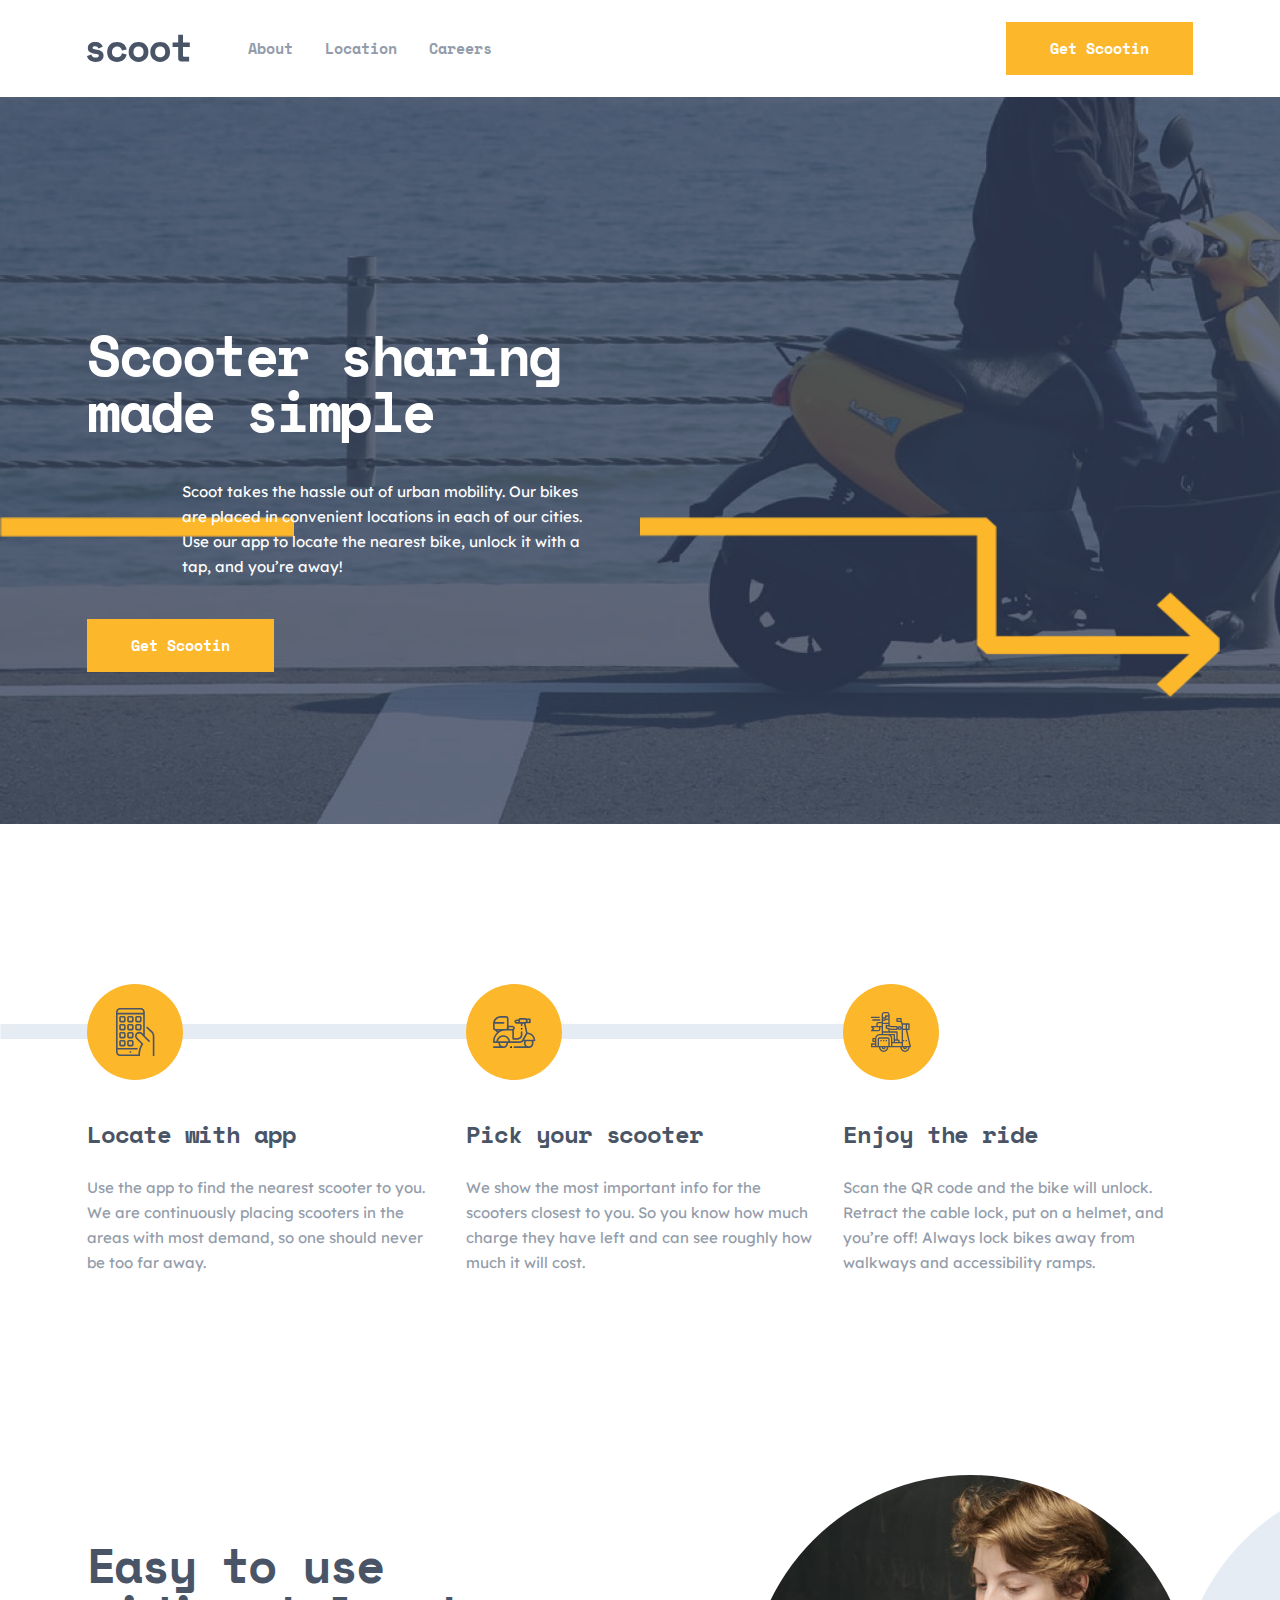
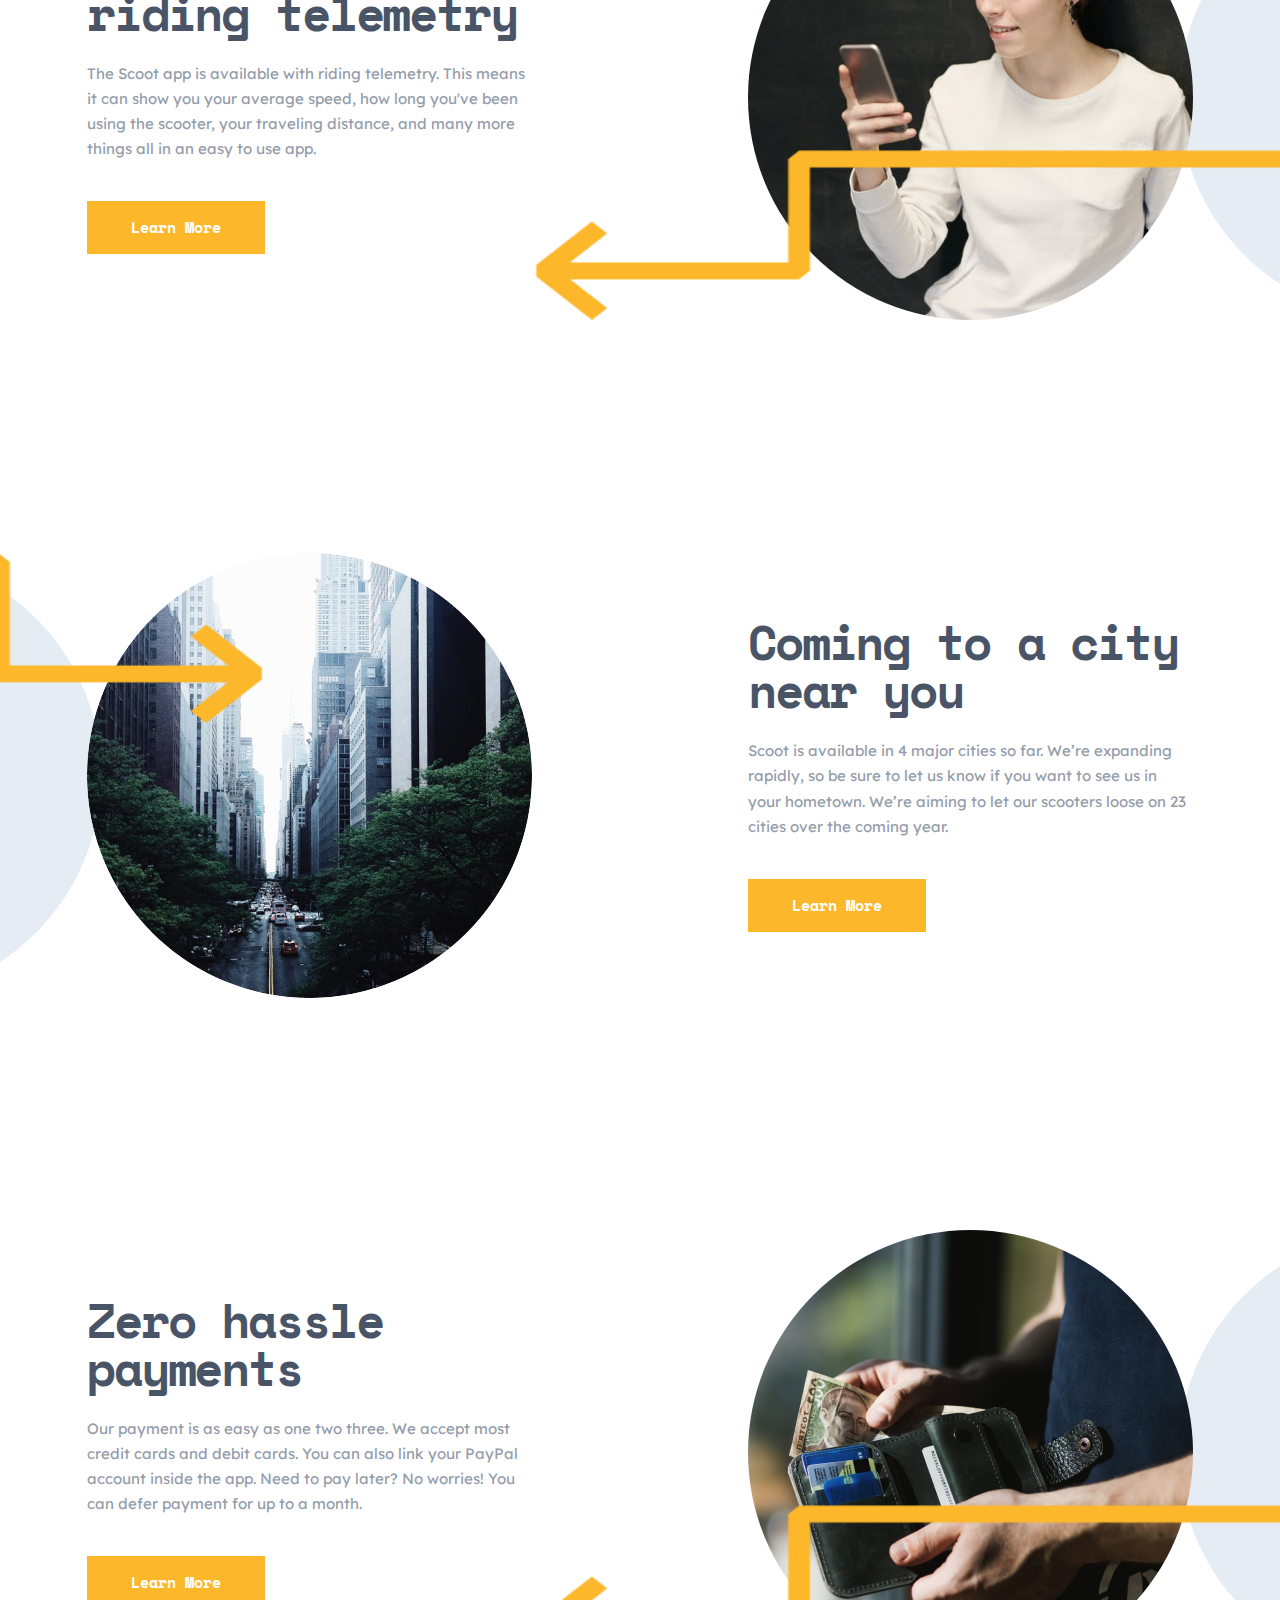
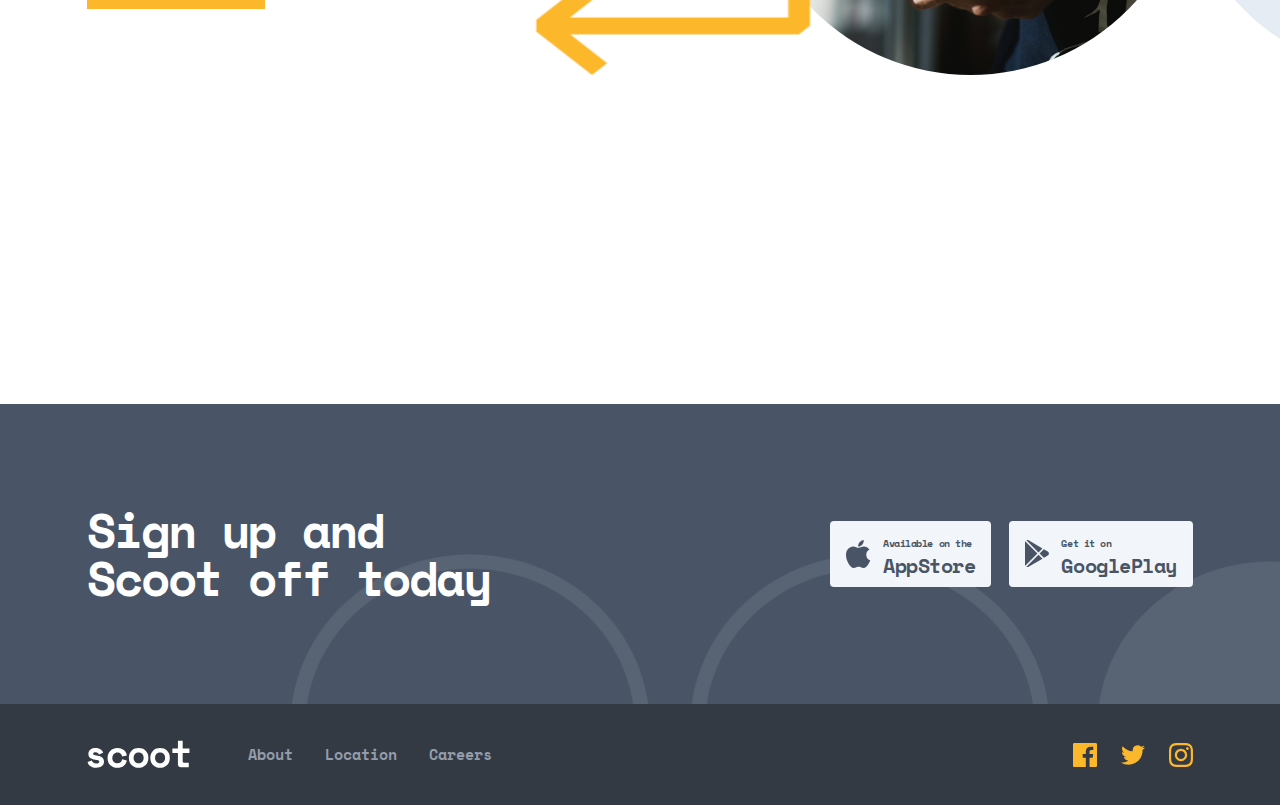
==== index.html @ e11ad878 "upload site home page with responsive" ====
<!DOCTYPE html>
<html lang="en">
  <head>
    <meta charset="UTF-8" />
    <meta http-equiv="X-UA-Compatible" content="IE=edge" />
    <meta name="viewport" content="width=device-width, initial-scale=1.0" />
    <title>scoot</title>
    <link rel="stylesheet" href="./css/main.css" />
  </head>
  <body class="">
    <header class="header">
      <div class="container">
        <!-- SITE-NAV TOGGLER BTNs -->
        <!-- ---OPENER -->
        <button class="site-nav__btn opener">
          <img src="./images/svg/oppener.svg" />
        </button>

        <!-- --CLOSER -->
        <button class="site-nav__btn closer">
          <img src="./images/svg/closer.svg" />
        </button>

        <!-- SITE--LOGO -->
        <a href="./" class="site-logo__link">
          <img
            class="site-logo__img"
            width="103"
            height="29"
            src="./images/svg/site-logo.svg"
            alt="site logo | scoot"
          />
        </a>

        <!-- NAV BAR -->
        <nav class="site-nav">
          <!-- NAV__LIST -->
          <ul class="site-nav__list">
            <li class="site-nav__item">
              <a href="./pages/about/" class="site-nav__link"> About </a>
            </li>

            <li class="site-nav__item">
              <a href="./pages/locations/" class="site-nav__link"> Location </a>
            </li>

            <li class="site-nav__item">
              <a href="./pages/careers/" class="site-nav__link"> Careers </a>
            </li>
          </ul>

          <!-- SITE BTN -->
          <a href="#" class="site-btn">Get Scootin</a>
        </nav>
        <div class="black-bg"></div>
      </div>
    </header>

    <main class="main home">
      <!-- HERO -->
      <section class="hero">
        <div class="container">
          <div class="hero__info">
            <h1 class="hero__title">Scooter sharing made simple</h1>

            <p class="hero__text">
              Scoot takes the hassle out of urban mobility. Our bikes are placed
              in convenient locations in each of our cities. Use our app to
              locate the nearest bike, unlock it with a tap, and you’re away!
            </p>

            <a href="#" class="site-btn">Get Scootin</a>
          </div>
        </div>
      </section>

      <!-- INSTRUCTIONS -->
      <section class="instructions">
        <div class="container">
          <ul class="instructions__list">
            <li class="instructions__item">
              <div class="instructions__img-wrapper">
                <img
                  src="./images/svg/call.svg"
                  alt=""
                  class="instructions__img"
                />
              </div>

              <div class="instructions__info">
                <h4 class="instructions__title">Locate with app</h4>

                <p class="instructions__text">
                  Use the app to find the nearest scooter to you. We are
                  continuously placing scooters in the areas with most demand,
                  so one should never be too far away.
                </p>
              </div>
            </li>

            <li class="instructions__item">
              <div class="instructions__img-wrapper">
                <img
                  src="./images/svg/scooter.svg"
                  alt=""
                  class="instructions__img"
                />
              </div>

              <div class="instructions__info">
                <h4 class="instructions__title">Pick your scooter</h4>

                <p class="instructions__text">
                  We show the most important info for the scooters closest to
                  you. So you know how much charge they have left and can see
                  roughly how much it will cost.
                </p>
              </div>
            </li>

            <li class="instructions__item">
              <div class="instructions__img-wrapper">
                <img
                  src="./images/svg/a-man-on-scooter.svg"
                  alt=""
                  class="instructions__img"
                />
              </div>

              <div class="instructions__info">
                <h4 class="instructions__title">Enjoy the ride</h4>

                <p class="instructions__text">
                  Scan the QR code and the bike will unlock. Retract the cable
                  lock, put on a helmet, and you’re off! Always lock bikes away
                  from walkways and accessibility ramps.
                </p>
              </div>
            </li>
          </ul>
        </div>
      </section>

      <!-- EASY -->
      <section class="easyTo">
        <section class="bg-half-circle">
          <div class="container">
            <div class="easyTo__info">
              <h2 class="easyTo__title">Easy to use riding telemetry</h2>

              <p class="easyTo__text">
                The Scoot app is available with riding telemetry. This means it
                can show you your average speed, how long you've been using the
                scooter, your traveling distance, and many more things all in an
                easy to use app.
              </p>

              <a href="#" class="site-btn"> Learn More </a>
            </div>

            <div class="easyTo__img-wrapper">
              <img
                src="./images/png/young-boy.png"
                alt=""
                class="easyTo__img"
              />
            </div>

            <img src="./images/png/arrowToLeft.png" class="ABSimg" alt="" />
          </div>
        </section>

        <section class="bg-half-circle left-bg">
          <div class="container T-right">
            <div class="easyTo__info">
              <h2 class="easyTo__title">Coming to a city near you</h2>

              <p class="easyTo__text">
                Scoot is available in 4 major cities so far. We’re expanding
                rapidly, so be sure to let us know if you want to see us in your
                hometown. We’re aiming to let our scooters loose on 23 cities
                over the coming year.
              </p>

              <a href="#" class="site-btn"> Learn More </a>
            </div>

            <div class="easyTo__img-wrapper">
              <img src="./images/png/city.png" alt="" class="easyTo__img" />
            </div>

            <img
              src="./images/png/arrowToRight.png"
              class="ABSimg left-side"
              alt=""
            />
          </div>
        </section>

        <section class="bg-half-circle">
          <div class="container">
            <div class="easyTo__info">
              <h2 class="easyTo__title">Zero hassle payments</h2>

              <p class="easyTo__text">
                Our payment is as easy as one two three. We accept most credit
                cards and debit cards. You can also link your PayPal account
                inside the app. Need to pay later? No worries! You can defer
                payment for up to a month.
              </p>

              <a href="#" class="site-btn"> Learn More </a>
            </div>

            <div class="easyTo__img-wrapper">
              <img src="./images/png/wallet.png" alt="" class="easyTo__img" />
            </div>

            <img src="./images/png/arrowToLeft.png" class="ABSimg" alt="" />
          </div>
        </section>
      </section>
    </main>

    <footer class="footer" id="footer">
      <section class="sign-up">
        <div class="container">
          <div class="sign-up__info">
            <h2 class="sign-up__title">Sign up and Scoot off today</h2>
          </div>

          <div class="sign-up__btns">
            <a href="#" class="sign-up__btn">
              <img src="./images/svg/apple.svg" alt="brand | app | sign up" />
              <div class="btn__text">
                <small class="btn__small-text">Available on the</small>
                <h5 class="btn__h5-text">AppStore</h5>
              </div>
            </a>

            <a href="#" class="sign-up__btn">
              <img src="./images/svg/google.svg" alt="brand | app | sign up" />
              <div class="btn__text">
                <small class="btn__small-text">Get it on</small>
                <h5 class="btn__h5-text">GooglePlay</h5>
              </div>
            </a>
          </div>
        </div>
      </section>

      <section class="footer__navbar">
        <div class="container">
          <!-- SITE---LOGO -->
          <a href="./" class="site-logo__link">
            <img
              class="site-logo__img"
              width="103"
              height="29"
              src="./images/svg/site-logo-light.svg"
              alt="site logo | scoot"
            />
          </a>

          <!-- NAV BAR -->
          <nav class="site-nav">
            <!-- NAV__LIST -->
            <ul class="site-nav__list">
              <li class="site-nav__item">
                <a href="./pages/about/" class="site-nav__link"> About </a>
              </li>

              <li class="site-nav__item">
                <a href="./pages/locations/" class="site-nav__link">
                  Location
                </a>
              </li>

              <li class="site-nav__item">
                <a href="./pages/careers/" class="site-nav__link"> Careers </a>
              </li>
            </ul>

            <!-- FOOTER ICONS -->
            <ul class="icons__group">
              <li class="icons__item">
                <a href="#" class="icons__link">
                  <svg
                    width="24"
                    height="24"
                    viewBox="0 0 24 24"
                    fill="none"
                    xmlns="http://www.w3.org/2000/svg"
                  >
                    <path
                      d="M22.675 0H1.325C0.593 0 0 0.593 0 1.325V22.676C0 23.407 0.593 24 1.325 24H12.82V14.706H9.692V11.084H12.82V8.413C12.82 5.313 14.713 3.625 17.479 3.625C18.804 3.625 19.942 3.724 20.274 3.768V7.008L18.356 7.009C16.852 7.009 16.561 7.724 16.561 8.772V11.085H20.148L19.681 14.707H16.561V24H22.677C23.407 24 24 23.407 24 22.675V1.325C24 0.593 23.407 0 22.675 0Z"
                      fill="#FCB72B"
                    />
                  </svg>
                </a>
              </li>

              <li class="icons__item">
                <a href="#" class="icons__link">
                  <svg
                    width="24"
                    height="20"
                    viewBox="0 0 24 20"
                    fill="none"
                    xmlns="http://www.w3.org/2000/svg"
                  >
                    <path
                      d="M24 2.55699C23.117 2.94899 22.168 3.21299 21.172 3.33199C22.189 2.72299 22.97 1.75799 23.337 0.607986C22.386 1.17199 21.332 1.58199 20.21 1.80299C19.313 0.845986 18.032 0.247986 16.616 0.247986C13.437 0.247986 11.101 3.21399 11.819 6.29299C7.728 6.08799 4.1 4.12799 1.671 1.14899C0.381 3.36199 1.002 6.25699 3.194 7.72299C2.388 7.69699 1.628 7.47599 0.965 7.10699C0.911 9.38799 2.546 11.522 4.914 11.997C4.221 12.185 3.462 12.229 2.69 12.081C3.316 14.037 5.134 15.46 7.29 15.5C5.22 17.123 2.612 17.848 0 17.54C2.179 18.937 4.768 19.752 7.548 19.752C16.69 19.752 21.855 12.031 21.543 5.10599C22.505 4.41099 23.34 3.54399 24 2.55699Z"
                      fill="#FCB72B"
                    />
                  </svg>
                </a>
              </li>

              <li class="icons__item">
                <a href="#" class="icons__link">
                  <svg
                    width="24"
                    height="24"
                    viewBox="0 0 24 24"
                    fill="none"
                    xmlns="http://www.w3.org/2000/svg"
                  >
                    <path
                      fill-rule="evenodd"
                      clip-rule="evenodd"
                      d="M12 0C8.741 0 8.333 0.014 7.053 0.072C2.695 0.272 0.273 2.69 0.073 7.052C0.014 8.333 0 8.741 0 12C0 15.259 0.014 15.668 0.072 16.948C0.272 21.306 2.69 23.728 7.052 23.928C8.333 23.986 8.741 24 12 24C15.259 24 15.668 23.986 16.948 23.928C21.302 23.728 23.73 21.31 23.927 16.948C23.986 15.668 24 15.259 24 12C24 8.741 23.986 8.333 23.928 7.053C23.732 2.699 21.311 0.273 16.949 0.073C15.668 0.014 15.259 0 12 0ZM12 2.163C15.204 2.163 15.584 2.175 16.85 2.233C20.102 2.381 21.621 3.924 21.769 7.152C21.827 8.417 21.838 8.797 21.838 12.001C21.838 15.206 21.826 15.585 21.769 16.85C21.62 20.075 20.105 21.621 16.85 21.769C15.584 21.827 15.206 21.839 12 21.839C8.796 21.839 8.416 21.827 7.151 21.769C3.891 21.62 2.38 20.07 2.232 16.849C2.174 15.584 2.162 15.205 2.162 12C2.162 8.796 2.175 8.417 2.232 7.151C2.381 3.924 3.896 2.38 7.151 2.232C8.417 2.175 8.796 2.163 12 2.163ZM5.838 12C5.838 8.597 8.597 5.838 12 5.838C15.403 5.838 18.162 8.597 18.162 12C18.162 15.404 15.403 18.163 12 18.163C8.597 18.163 5.838 15.403 5.838 12ZM12 16C9.791 16 8 14.21 8 12C8 9.791 9.791 8 12 8C14.209 8 16 9.791 16 12C16 14.21 14.209 16 12 16ZM16.965 5.595C16.965 4.8 17.61 4.155 18.406 4.155C19.201 4.155 19.845 4.8 19.845 5.595C19.845 6.39 19.201 7.035 18.406 7.035C17.61 7.035 16.965 6.39 16.965 5.595Z"
                      fill="#FCB72B"
                    />
                  </svg>
                </a>
              </li>
            </ul>
          </nav>
        </div>
      </section>
    </footer>

    <script src="./js/app.js"></script>
  </body>
</html>
---- css/main.css ----
/* space-mono-regular - latin */
@font-face {
  font-family: "Space Mono";
  font-style: normal;
  font-weight: 400;
  src: url("../fonts/SB mono/space-mono-v12-latin-regular.eot"); /* IE9 Compat Modes */
  src: local(""), url("../fonts/SB mono/space-mono-v12-latin-regular.eot?#iefix") format("embedded-opentype"), url("../fonts/SB mono/space-mono-v12-latin-regular.woff2") format("woff2"), url("../fonts/SB mono/space-mono-v12-latin-regular.woff") format("woff"), url("../fonts/SB mono/space-mono-v12-latin-regular.ttf") format("truetype"), url("../fonts/SB mono/space-mono-v12-latin-regular.svg#SpaceMono") format("svg"); /* Legacy iOS */
}
/* space-mono-700 - latin */
@font-face {
  font-family: "Space Mono Bold";
  font-style: normal;
  font-weight: 700;
  src: url("../fonts/SB mono/space-mono-v12-latin-700.eot"); /* IE9 Compat Modes */
  src: local(""), url("../fonts/SB mono/space-mono-v12-latin-700.eot?#iefix") format("embedded-opentype"), url("../fonts/SB mono/space-mono-v12-latin-700.woff2") format("woff2"), url("../fonts/SB mono/space-mono-v12-latin-700.woff") format("woff"), url("../fonts/SB mono/space-mono-v12-latin-700.ttf") format("truetype"), url("../fonts/SB mono/space-mono-v12-latin-700.svg#SpaceMono") format("svg"); /* Legacy iOS */
}
/* lexend-deca-regular - latin */
@font-face {
  font-family: "Lexend Deca";
  font-style: normal;
  font-weight: 400;
  src: url("../fonts/lexend deca/lexend-deca-v17-latin-regular.eot"); /* IE9 Compat Modes */
  src: local(""), url("../fonts/lexend deca/lexend-deca-v17-latin-regular.eot?#iefix") format("embedded-opentype"), url("../fonts/lexend deca/lexend-deca-v17-latin-regular.woff2") format("woff2"), url("../fonts/lexend deca/lexend-deca-v17-latin-regular.woff") format("woff"), url("../fonts/lexend deca/lexend-deca-v17-latin-regular.ttf") format("truetype"), url("../fonts/lexend deca/lexend-deca-v17-latin-regular.svg#LexendDeca") format("svg"); /* Legacy iOS */
}
/*! normalize.css v8.0.1 | MIT License | github.com/necolas/normalize.css */
/* Document
   ========================================================================== */
/**
 * 1. Correct the line height in all browsers.
 * 2. Prevent adjustments of font size after orientation changes in iOS.
 */
html {
  line-height: 1.15; /* 1 */
  -webkit-text-size-adjust: 100%; /* 2 */
}

/* Sections
   ========================================================================== */
/**
 * Remove the margin in all browsers.
 */
body {
  margin: 0;
}

/**
 * Render the `main` element consistently in IE.
 */
main {
  display: block;
}

/**
 * Correct the font size and margin on `h1` elements within `section` and
 * `article` contexts in Chrome, Firefox, and Safari.
 */
h1 {
  font-size: 2em;
  margin: 0.67em 0;
}

/* Grouping content
   ========================================================================== */
/**
 * 1. Add the correct box sizing in Firefox.
 * 2. Show the overflow in Edge and IE.
 */
hr {
  box-sizing: content-box; /* 1 */
  height: 0; /* 1 */
  overflow: visible; /* 2 */
}

/**
 * 1. Correct the inheritance and scaling of font size in all browsers.
 * 2. Correct the odd `em` font sizing in all browsers.
 */
pre {
  font-family: monospace, monospace; /* 1 */
  font-size: 1em; /* 2 */
}

/* Text-level semantics
   ========================================================================== */
/**
 * Remove the gray background on active links in IE 10.
 */
a {
  background-color: transparent;
}

/**
 * 1. Remove the bottom border in Chrome 57-
 * 2. Add the correct text decoration in Chrome, Edge, IE, Opera, and Safari.
 */
abbr[title] {
  border-bottom: none; /* 1 */
  text-decoration: underline; /* 2 */
  -webkit-text-decoration: underline dotted;
          text-decoration: underline dotted; /* 2 */
}

/**
 * Add the correct font weight in Chrome, Edge, and Safari.
 */
b,
strong {
  font-weight: bolder;
}

/**
 * 1. Correct the inheritance and scaling of font size in all browsers.
 * 2. Correct the odd `em` font sizing in all browsers.
 */
code,
kbd,
samp {
  font-family: monospace, monospace; /* 1 */
  font-size: 1em; /* 2 */
}

/**
 * Add the correct font size in all browsers.
 */
small {
  font-size: 80%;
}

/**
 * Prevent `sub` and `sup` elements from affecting the line height in
 * all browsers.
 */
sub,
sup {
  font-size: 75%;
  line-height: 0;
  position: relative;
  vertical-align: baseline;
}

sub {
  bottom: -0.25em;
}

sup {
  top: -0.5em;
}

/* Embedded content
   ========================================================================== */
/**
 * Remove the border on images inside links in IE 10.
 */
img {
  border-style: none;
}

/* Forms
   ========================================================================== */
/**
 * 1. Change the font styles in all browsers.
 * 2. Remove the margin in Firefox and Safari.
 */
button,
input,
optgroup,
select,
textarea {
  font-family: inherit; /* 1 */
  font-size: 100%; /* 1 */
  line-height: 1.15; /* 1 */
  margin: 0; /* 2 */
}

/**
 * Show the overflow in IE.
 * 1. Show the overflow in Edge.
 */
button,
input { /* 1 */
  overflow: visible;
}

/**
 * Remove the inheritance of text transform in Edge, Firefox, and IE.
 * 1. Remove the inheritance of text transform in Firefox.
 */
button,
select { /* 1 */
  text-transform: none;
}

/**
 * Correct the inability to style clickable types in iOS and Safari.
 */
button,
[type=button],
[type=reset],
[type=submit] {
  -webkit-appearance: button;
}

/**
 * Remove the inner border and padding in Firefox.
 */
button::-moz-focus-inner,
[type=button]::-moz-focus-inner,
[type=reset]::-moz-focus-inner,
[type=submit]::-moz-focus-inner {
  border-style: none;
  padding: 0;
}

/**
 * Restore the focus styles unset by the previous rule.
 */
button:-moz-focusring,
[type=button]:-moz-focusring,
[type=reset]:-moz-focusring,
[type=submit]:-moz-focusring {
  outline: 1px dotted ButtonText;
}

/**
 * Correct the padding in Firefox.
 */
fieldset {
  padding: 0.35em 0.75em 0.625em;
}

/**
 * 1. Correct the text wrapping in Edge and IE.
 * 2. Correct the color inheritance from `fieldset` elements in IE.
 * 3. Remove the padding so developers are not caught out when they zero out
 *    `fieldset` elements in all browsers.
 */
legend {
  box-sizing: border-box; /* 1 */
  color: inherit; /* 2 */
  display: table; /* 1 */
  max-width: 100%; /* 1 */
  padding: 0; /* 3 */
  white-space: normal; /* 1 */
}

/**
 * Add the correct vertical alignment in Chrome, Firefox, and Opera.
 */
progress {
  vertical-align: baseline;
}

/**
 * Remove the default vertical scrollbar in IE 10+.
 */
textarea {
  overflow: auto;
}

/**
 * 1. Add the correct box sizing in IE 10.
 * 2. Remove the padding in IE 10.
 */
[type=checkbox],
[type=radio] {
  box-sizing: border-box; /* 1 */
  padding: 0; /* 2 */
}

/**
 * Correct the cursor style of increment and decrement buttons in Chrome.
 */
[type=number]::-webkit-inner-spin-button,
[type=number]::-webkit-outer-spin-button {
  height: auto;
}

/**
 * 1. Correct the odd appearance in Chrome and Safari.
 * 2. Correct the outline style in Safari.
 */
[type=search] {
  -webkit-appearance: textfield; /* 1 */
  outline-offset: -2px; /* 2 */
}

/**
 * Remove the inner padding in Chrome and Safari on macOS.
 */
[type=search]::-webkit-search-decoration {
  -webkit-appearance: none;
}

/**
 * 1. Correct the inability to style clickable types in iOS and Safari.
 * 2. Change font properties to `inherit` in Safari.
 */
::-webkit-file-upload-button {
  -webkit-appearance: button; /* 1 */
  font: inherit; /* 2 */
}

/* Interactive
   ========================================================================== */
/*
 * Add the correct display in Edge, IE 10+, and Firefox.
 */
details {
  display: block;
}

/*
 * Add the correct display in all browsers.
 */
summary {
  display: list-item;
}

/* Misc
   ========================================================================== */
/**
 * Add the correct display in IE 10+.
 */
template {
  display: none;
}

/**
 * Add the correct display in IE 10.
 */
[hidden] {
  display: none;
}

body {
  font-size: 1.5rem;
  line-height: 1.67;
  letter-spacing: normal;
  color: #939caa;
  font-family: "Lexend Deca", Helvetica, sans-serif;
  font-weight: 400;
}

h1 {
  font-size: 5.6rem;
  line-height: 1;
  letter-spacing: -2.5px;
  color: #495567;
  font-family: "Space Mono Bold", Arial, sans-serif;
  font-weight: 700;
}

h2 {
  font-size: 4.8rem;
  line-height: 1;
  letter-spacing: -2.14px;
  color: #495567;
  font-family: "Space Mono Bold", Arial, sans-serif;
  font-weight: 700;
}

h3 {
  font-size: 4rem;
  line-height: 1.2;
  letter-spacing: -1.79px;
  color: #495567;
  font-family: "Space Mono Bold", Arial, sans-serif;
  font-weight: 700;
}

h4 {
  font-size: 2.4rem;
  line-height: 1.17;
  letter-spacing: -1.07px;
  color: #495567;
  font-family: "Space Mono Bold", Arial, sans-serif;
  font-weight: 700;
}

*,
*::after,
*::before {
  margin: 0;
  padding: 0;
  box-sizing: border-box;
  scroll-behavior: smooth;
}

*:focus {
  outline: 2px dashed #fcb72b;
  outline-offset: 4px;
}

html {
  height: 100%;
  font-size: 62.5%;
}

body {
  height: 100%;
  display: flex;
  flex-direction: column;
  background-color: #ffffff;
}

h1,
h2,
h3,
h4,
.h5,
.h6 {
  font-family: "Space Mono Bold", Arial, sans-serif;
  margin: 0;
}

ul,
ol {
  list-style: none;
  margin: 0;
  padding: 0;
}

a {
  text-decoration: none;
}

img {
  display: flex;
}

section {
  overflow-x: hidden;
}

.main {
  flex-grow: 1;
  margin-top: 97.05px;
}

.container {
  width: 100%;
  max-width: 1206px;
  margin: 0 auto;
  padding: 0 50px;
}

.scroll-none {
  overflow: hidden;
}

.site-btn {
  display: inline-block;
  background-color: #fcb72b;
  text-align: center;
  font-size: 1.5rem;
  line-height: 1.67;
  letter-spacing: normal;
  color: #ffffff;
  font-family: "Space Mono Bold", Arial, sans-serif;
  font-weight: 700;
  border: 3px solid #fcb72b;
  border-radius: 0px;
  padding: 1.1rem 4.1rem;
  transition: all 0.3s ease-in;
}
.site-btn:hover {
  background-color: transparent;
  color: #fcb72b;
}
.site-btn:active {
  opacity: 0.6;
}

.site-nav__btn {
  padding: 1.1rem 3.7rem;
}

.header {
  width: 100%;
  position: fixed;
  top: 0;
  left: 0;
  right: 0;
  z-index: 999;
  padding-top: 2.2rem;
  padding-bottom: 2.2rem;
  background-color: #ffffff;
}
.header .container {
  display: flex;
  align-items: center;
}

.site-logo__link {
  margin-right: 5.81rem;
}

.site-nav {
  display: flex;
  align-items: center;
  justify-content: space-between;
  flex-grow: 1;
}
.site-nav__list {
  display: flex;
  align-items: center;
  gap: 3.2rem;
}
.site-nav__link {
  font-size: 1.5rem;
  line-height: 1.67;
  letter-spacing: normal;
  color: #939caa;
  font-family: "Space Mono Bold", Arial, sans-serif;
  font-weight: 700;
  transition: color 0.2s ease-in;
}
.site-nav__link:hover {
  color: #fcb72b;
}
.site-nav__link:active {
  opacity: 0.6;
}
.site-nav__btn {
  width: 20px;
  height: 16px;
  display: none;
  border: none;
  background-color: transparent;
  padding: 0;
  margin: 0;
  margin-top: auto;
  margin-bottom: auto;
  cursor: pointer;
}
.site-nav__btn.show {
  display: inline-block;
}

.black-bg {
  display: none;
  width: w0vw;
  height: 100vh;
  position: fixed;
  top: 72px;
  left: 0;
  z-index: -1;
  background-color: rgba(0, 0, 0, 0.5);
  display: flex;
}

.black-bg.show-nav {
  width: 100vw;
}

.home .hero {
  width: 100%;
  background-image: url("../images/png/hero-2.png"), url("../images/png/hero-1.png"), url("../images/png/hero-bg.png");
  background-repeat: no-repeat;
  background-size: 580px 180px, 23vw 20px, cover;
  background-position: 50vw 420px, 0px 420px, center center;
  padding-top: 15.3em;
  padding-bottom: 15.2rem;
}
.home .hero__info {
  max-width: 500px;
  color: #ffffff;
}
.home .hero__title {
  color: #ffffff;
  margin-bottom: 4rem;
}
.home .hero__text {
  padding-left: 9.5rem;
  margin-bottom: 4rem;
}
.home .instructions {
  background-image: url(../images/png/instruction-bg.png);
  background-repeat: no-repeat;
  background-size: 66% 15px;
  background-position: left 20rem;
  padding-top: 16rem;
  padding-bottom: 10rem;
}
.home .instructions__list {
  display: flex;
  gap: 3rem;
}
.home .instructions__item {
  max-width: 350px;
}
.home .instructions__img-wrapper {
  width: 96px;
  height: 96px;
  background-color: #fcb72b;
  border-radius: 50%;
  display: flex;
  align-items: center;
  justify-content: center;
  margin-bottom: 4rem;
}
.home .instructions__title {
  margin-bottom: 2.7rem;
}
.home .easyTo {
  padding-top: 10rem;
  padding-bottom: 32.9rem;
}
.home .easyTo .container {
  position: relative;
  display: flex;
  justify-content: space-between;
  align-items: center;
}
.home .easyTo .ABSimg {
  width: 1070px;
  height: 170px;
  position: absolute;
  right: -30%;
  bottom: 0;
  z-index: 5;
}
.home .easyTo .second-img {
  top: 70px;
  right: -69%;
}
.home .easyTo .left-side {
  top: 0;
  left: -70%;
}
.home .easyTo .bg-half-circle {
  background-image: url("../images/png/cicle-bg.png");
  background-repeat: no-repeat;
  background-position: center right;
}
.home .easyTo .left-bg {
  background-image: url("../images/png/cicle-bg-left.png");
  background-position: center left;
}
.home .easyTo .T-right {
  flex-direction: row-reverse;
  margin-top: 15.5em;
  margin-bottom: 15.5em;
}
.home .easyTo__info {
  width: 445px;
}
.home .easyTo__title {
  margin-bottom: 2.4rem;
}
.home .easyTo__text {
  margin-bottom: 4rem;
}
.home .easyTo__img-wrapper {
  width: 445px;
  height: 445px;
  border-radius: 50%;
  overflow: hidden;
}

.footer .sign-up {
  background-color: #495567;
  background-image: url("../images/png/Group 22.png");
  background-size: 990px 150px;
  background-position: bottom right !important;
  background-repeat: no-repeat;
  padding-top: 10.2rem;
  padding-bottom: 10.2rem;
}
.footer .sign-up__info {
  width: 415px;
}
.footer .sign-up__title {
  color: #ffffff;
}
.footer .sign-up .container {
  display: flex;
  justify-content: space-between;
  align-items: center;
}
.footer .sign-up__btns {
  display: flex;
  align-items: center;
  gap: 1.8rem;
}
.footer .sign-up__btn {
  display: flex;
  align-items: center;
  align-content: center;
  background-color: #f2f5f9;
  border-radius: 4px;
  gap: 12px;
  padding-left: 1.6rem;
  padding-right: 1.6rem;
  padding-top: 0.8rem;
  padding-bottom: 0.9rem;
}
.footer .sign-up__btn:focus {
  outline-color: #f2f5f9;
}
.footer .sign-up .btn__small-text {
  margin: 0;
  font-size: 1rem;
  line-height: 1.5;
  letter-spacing: -0.45px;
  color: #495567;
  font-family: "Space Mono Bold", Arial, sans-serif;
  font-weight: 700;
}
.footer .sign-up .btn__h5-text {
  font-size: 2rem;
  line-height: 1.2;
  letter-spacing: -0.45px;
  color: #495567;
  font-family: "Space Mono Bold", Arial, sans-serif;
  font-weight: 700;
}
.footer__navbar {
  background-color: #333a44;
  padding-top: 3.6rem;
  padding-bottom: 3.6rem;
}
.footer .container {
  display: flex;
  align-items: center;
}
.footer .icons__group {
  display: flex;
  gap: 2.4rem;
}
.footer .icons__link {
  height: 100%;
  display: flex;
  align-items: stretch;
}
.footer .icons__link svg {
  height: 100%;
  display: flex;
}
.footer .icons__link path {
  transition: all 0.2s ease-in;
}
.footer .icons__link:hover path {
  fill: #e5ecf4;
}

@media screen and (max-width: 768px) {
  .header {
    padding-top: 2.2rem;
    padding-bottom: 2.1rem;
  }
  .home .hero {
    padding-top: 13.7rem;
    padding-bottom: 21.7rem;
    text-align: center;
    background-image: url("../images/png/hero-2.png"), url("../images/png/hero-tablet-bg.png");
    background-size: 447px, cover;
    background-position: bottom 40px left -150px, center;
  }
  .home .hero .container {
    background: transparent;
  }
  .home .hero__info {
    display: flex;
    flex-direction: column;
    justify-content: center;
    align-items: center;
    margin: 0 auto;
  }
  .home .instructions {
    background-image: url(../images/png/instruction-mobile-bg.png);
    background-size: 15px 512px;
    background-position: top left 12.5vw;
    padding-top: 12.2rem;
    padding-bottom: 7.25rem;
  }
  .home .instructions__list {
    flex-direction: column;
    gap: 4rem;
  }
  .home .instructions__item {
    max-width: 100%;
    display: flex;
    justify-content: space-between;
  }
  .home .instructions__info {
    max-width: 398px;
  }
  .home .easyTo {
    padding-top: 7.25rem;
    padding-bottom: 10.4rem;
  }
  .home .easyTo .container {
    position: relative;
    display: flex;
    flex-direction: column-reverse;
    justify-content: space-between;
    align-items: center;
    text-align: center;
    gap: 5.6rem;
  }
  .home .easyTo .ABSimg {
    width: 100%;
    position: absolute;
    right: 0%;
    top: 275px;
    z-index: 5;
  }
  .home .easyTo .second-img {
    top: 70px;
    right: -69%;
  }
  .home .easyTo .left-side {
    top: 0;
    left: -55%;
  }
  .home .easyTo .bg-half-circle {
    background-position: top right;
  }
  .home .easyTo .left-bg {
    background-position: top left;
  }
  .home .easyTo .T-right {
    flex-direction: column-reverse;
    margin-top: 12.8rem;
    margin-bottom: 12em;
  }
  .home .easyTo__info {
    width: 445px;
  }
  .home .easyTo__title {
    margin-bottom: 2.4rem;
  }
  .footer .sign-up {
    padding-top: 6.2rem;
    padding-bottom: 6.2rem;
  }
  .footer .sign-up__info {
    text-align: center;
    max-width: 415px;
  }
  .footer .sign-up .container {
    display: flex;
    flex-direction: column;
    justify-content: space-between;
    align-items: center;
    gap: 4rem;
  }
  .footer .sign-up__btns {
    gap: 1.286rem;
  }
  .footer__navbar {
    background-color: #333a44;
    padding-top: 3.6rem;
    padding-bottom: 3.6rem;
  }
  .footer .container {
    display: flex;
    align-items: center;
  }
  .footer .icons__group {
    display: flex;
    gap: 2.4rem;
  }
}
@media screen and (max-width: 720px) {
  .scroll-none {
    height: 100vw;
    overflow-x: hidden;
  }
  .main {
    margin-top: 72px;
  }
  .header .site-logo__link {
    margin-left: auto;
    margin-right: auto;
  }
  .header .site-nav {
    height: 91.7vh;
    width: 75vw;
    position: absolute;
    left: -75vw;
    right: 0;
    top: 72px;
    bottom: 0px;
    background-color: #333a44 !important;
    z-index: 1000 !important;
    flex-direction: column;
    align-items: start;
    padding: 6.4rem 3.2rem 2.4rem 3.2rem;
    transition: left 0.3s ease-in;
  }
  .header .site-nav__list {
    flex-direction: column;
    align-items: start;
    gap: 2.4rem;
  }
  .header .site-nav__link {
    color: #f2f5f9;
    font-size: 1.8rem;
    line-height: 1.39;
  }
  .header .site-nav__link:hover {
    color: #fcb72b;
  }
  .header .site-nav__link:active {
    opacity: 0.6;
  }
  .header .site-nav__link:focus {
    color: #fcb72b;
  }
  .header .site-nav__btn.opener {
    display: block;
  }
  .header .site-nav__btn.hide {
    display: none;
  }
  .header .site-nav.show-nav {
    left: 0;
  }
  .site-btn {
    margin: 0 auto;
  }
}
@media screen and (max-width: 675px) {
  .container {
    padding: 0 25px;
  }
  .home .instructions {
    background-position: top left 10vw;
  }
}
@media screen and (max-width: 625px) {
  h1 {
    font-size: 4rem;
    line-height: 1;
  }
  .home .hero {
    background-image: url("../images/png/mobile-bg.png"), url("../images/png/hero-mobile-bg.png");
    background-size: 140px, cover;
    background-position: left bottom 34px, center;
  }
  .home .hero__info {
    max-width: 350px;
  }
  .home .hero__info p {
    font-size: 1.5rem;
    padding: 0;
  }
  .home .instructions {
    background-image: none;
    padding-top: 12rem;
    padding-bottom: 6rem;
  }
  .home .instructions__list {
    gap: 4.8rem;
  }
  .home .instructions__item {
    display: flex;
    flex-direction: column;
    justify-content: space-between;
    align-items: center;
    text-align: center;
    margin: 0 auto;
  }
  .home .instructions__img-wrapper {
    margin-bottom: 2.8rem;
  }
  .home .instructions__info {
    max-width: 398px;
  }
  .home .instructions__title {
    font-size: 2rem;
    line-height: 1.4;
  }
  .footer .sign-up {
    background-image: url("../images/png/Group 2.png");
    background-size: contain;
    padding-top: 8.8rem;
    padding-bottom: 8.8rem;
  }
  .footer .sign-up__info {
    max-width: 311px;
  }
  .footer .sign-up__title {
    font-size: 3.2rem;
  }
  .footer .sign-up__btn {
    gap: 8px;
    padding-left: 1.1rem;
    padding-right: 1.2rem;
    padding-top: 0.571rem;
    padding-bottom: 0.643rem;
  }
  .footer__navbar {
    padding-top: 6.4rem;
    padding-bottom: 8.8rem;
  }
  .footer__navbar .container {
    flex-direction: column;
    align-items: center;
  }
  .footer .site-nav {
    flex-direction: column;
    gap: 8.5rem;
  }
  .footer .site-nav__list {
    flex-direction: column;
  }
  .footer .site-logo__link {
    margin: 0 auto;
    margin-bottom: 4.14rem;
  }
}
@media screen and (max-width: 320px) {
  .footer .sign-up__btns {
    flex-direction: column;
    align-items: stretch;
    justify-content: space-between;
  }
}/*# sourceMappingURL=main.css.map */
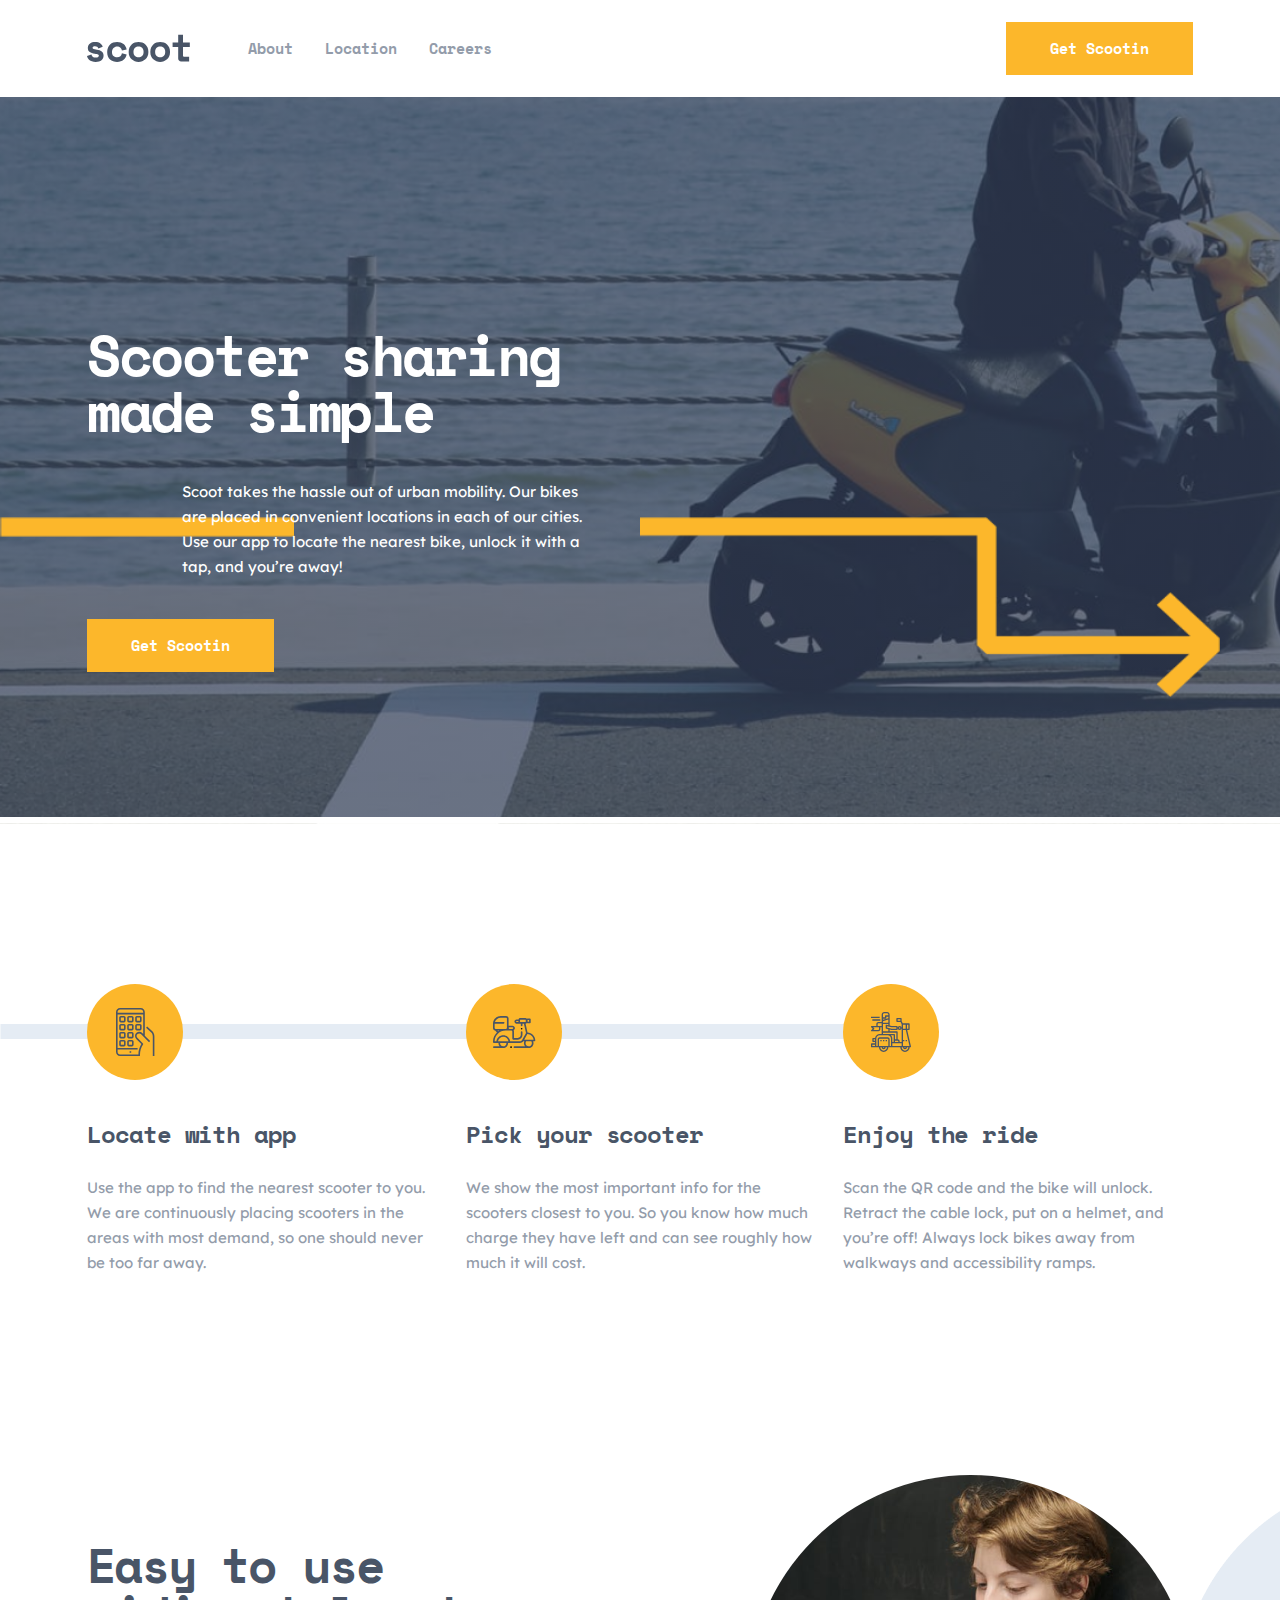
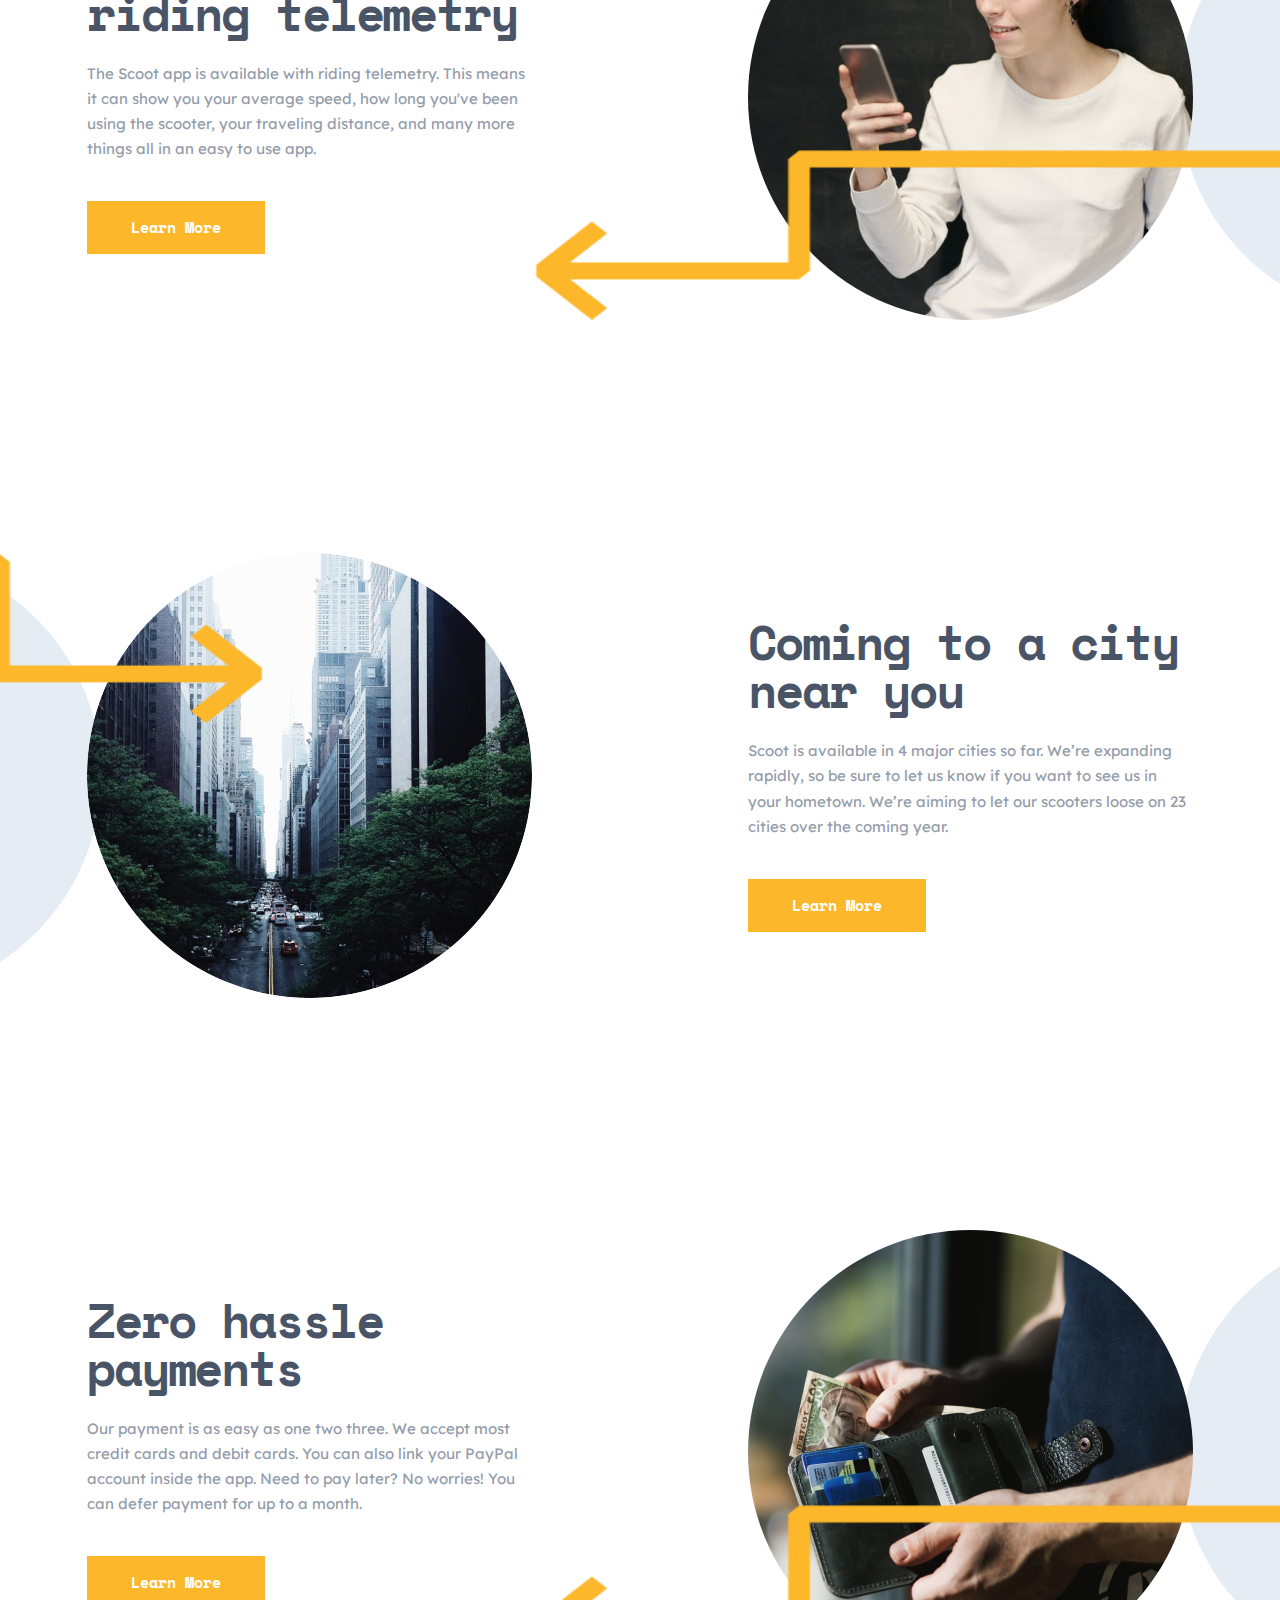
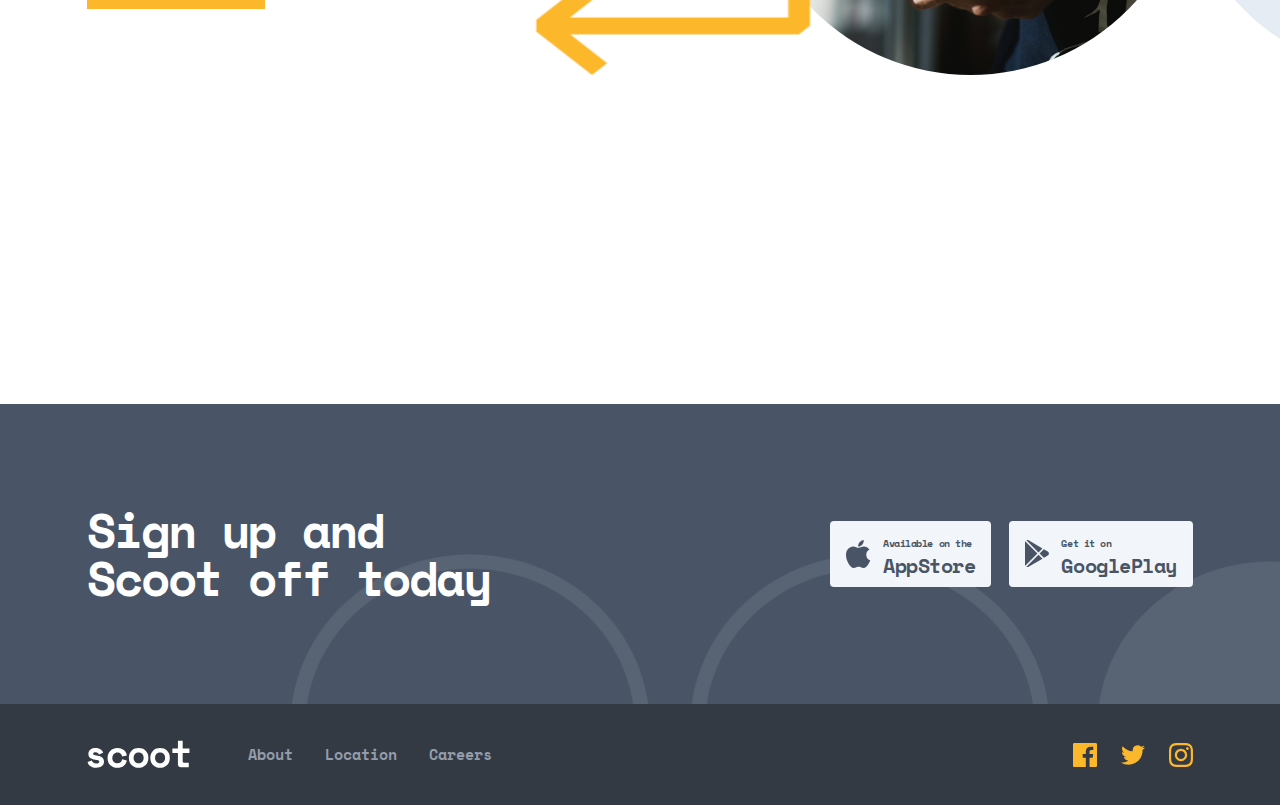
==== commit c2de00ba: "upload about page" ====
--- a/index.html
+++ b/index.html
@@ -5,6 +5,13 @@
     <meta http-equiv="X-UA-Compatible" content="IE=edge" />
     <meta name="viewport" content="width=device-width, initial-scale=1.0" />
     <title>scoot</title>
+    <!-- FAVICON -->
+    <link
+      rel="shortcut icon"
+      href="../../images/svg/site-logo-light.svg"
+      type="image/x-icon"
+    />
+    <!-- STYLE -->
     <link rel="stylesheet" href="./css/main.css" />
   </head>
   <body class="">
--- a/css/main.css
+++ b/css/main.css
@@ -446,6 +446,10 @@
 
 .scroll-none {
   overflow: hidden;
+}
+
+button {
+  cursor: pointer;
 }
 
 .site-btn {
@@ -475,6 +479,31 @@
   padding: 1.1rem 3.7rem;
 }
 
+.main-top {
+  padding-top: 6.85rem;
+  padding-bottom: 6.95rem;
+  background: linear-gradient(180deg, rgba(47, 59, 89, 0.693) 99%, #fff 0%), url("../images/png/main-top-about-bg.png");
+  background-repeat: no-repeat;
+  background-size: cover;
+  position: relative;
+}
+.main-top .container {
+  display: flex;
+  justify-content: space-between;
+  align-items: center;
+}
+.main-top__title {
+  color: #ffffff;
+}
+.main-top .img-group {
+  display: flex;
+  position: absolute;
+  gap: 2.4rem;
+  right: 0;
+  top: auto;
+  bottom: auto;
+}
+
 .header {
   width: 100%;
   position: fixed;
@@ -555,10 +584,10 @@
 
 .home .hero {
   width: 100%;
-  background-image: url("../images/png/hero-2.png"), url("../images/png/hero-1.png"), url("../images/png/hero-bg.png");
+  background: url("../images/png/hero-2.png"), url("../images/png/hero-1.png"), linear-gradient(180deg, rgba(47, 59, 89, 0.693) 99%, #fff 0%), url("../images/png/hero-bg.png");
   background-repeat: no-repeat;
-  background-size: 580px 180px, 23vw 20px, cover;
-  background-position: 50vw 420px, 0px 420px, center center;
+  background-size: 580px 180px, 23vw 20px, cover, cover;
+  background-position: 50vw 420px, 0px 420px, center, center center;
   padding-top: 15.3em;
   padding-bottom: 15.2rem;
 }
@@ -656,6 +685,158 @@
   height: 445px;
   border-radius: 50%;
   overflow: hidden;
+}
+
+.about .mobility {
+  padding-top: 6rem;
+}
+.about .mobility-inner {
+  position: relative;
+  padding-top: 6rem;
+  padding-bottom: 6rem;
+  background-image: url("../../images/png/cicle-bg.png");
+  background-repeat: no-repeat;
+  background-position: center right;
+}
+.about .mobility__info {
+  max-width: 445px;
+}
+.about .mobility__title {
+  margin-bottom: 2.4rem;
+}
+.about .mobility__img-wrapper {
+  width: 445px;
+  border-radius: 50%;
+  overflow: hidden;
+}
+.about .mobility .container {
+  display: flex;
+  justify-content: space-between;
+  align-items: center;
+}
+.about .mobility .abs-img__arrow {
+  width: 735px;
+  position: absolute;
+  right: 0;
+  bottom: 8rem;
+}
+.about .mobility .arrow-left {
+  width: 450px;
+  left: 0;
+  top: 60px;
+}
+.about .mobility .reverse {
+  background-image: url("../../images/png/cicle-bg-left.png");
+  background-position: left center;
+}
+.about .mobility .reverse .container {
+  flex-direction: row-reverse;
+}
+.about .values {
+  padding-top: 6rem;
+  padding-bottom: 6rem;
+}
+.about .values .container {
+  display: flex;
+  flex-direction: column;
+  align-items: center;
+  gap: 2.5rem;
+}
+.about .values__list {
+  width: 100%;
+  display: flex;
+  justify-content: space-between;
+  gap: 3rem;
+}
+.about .values__item {
+  width: 350px;
+  display: flex;
+  flex-direction: column;
+  align-items: center;
+  gap: 8.7rem;
+}
+.about .values__img {
+  border-radius: 50%;
+}
+.about .values__img-wrapper {
+  position: relative;
+  width: 240px;
+  height: 240px;
+}
+.about .values__img-number {
+  width: 96px;
+  height: 96px;
+  position: absolute;
+  right: 30%;
+  bottom: -55px;
+  display: flex;
+  align-items: center;
+  justify-content: center;
+  border-radius: 60%;
+  background-color: #fcb72b;
+}
+.about .values__img__info {
+  text-align: center;
+}
+.about .values__img__title {
+  margin-bottom: 2.7rem;
+}
+.about .values__info {
+  text-align: center;
+}
+.about .values__title {
+  margin-bottom: 2.7rem;
+}
+.about .faq {
+  padding-top: 6rem;
+  padding-bottom: 16rem;
+}
+.about .faq .container {
+  display: flex;
+  flex-direction: column;
+  gap: 6.4rem;
+}
+.about .faq__title {
+  text-align: center;
+}
+.about .faq .groups {
+  display: flex;
+  justify-content: space-between;
+  gap: 3rem;
+}
+.about .faq .groups__title {
+  width: 350px;
+}
+.about .faq .groups .cards {
+  display: flex;
+  flex-direction: column;
+  align-items: stretch;
+  gap: 1.6rem;
+}
+.about .faq .groups .cards .card {
+  max-width: 730px;
+  padding: 3.2rem 4rem;
+  background-color: #f2f5f9;
+  cursor: pointer;
+  transition: all 0.3s ease-in;
+}
+.about .faq .groups .cards .card:hover {
+  background-color: #fff4df;
+}
+.about .faq .groups .cards .card__header {
+  display: flex;
+  justify-content: space-between;
+  margin-bottom: 2.4rem;
+}
+.about .faq .groups .cards .card__btn {
+  border: none;
+  background-color: transparent;
+}
+.about .faq .groups .cards .card .open {
+  transform: rotate(180deg);
+}
+.about .faq .groups .cards .card__text {
+  color: #495567;
 }
 
 .footer .sign-up {
@@ -744,6 +925,63 @@
   fill: #e5ecf4;
 }
 
+@media screen and (max-width: 1205px) {
+  .about .mobility .abs-img__arrow {
+    width: 600px;
+    height: 150px;
+  }
+  .about .mobility .abs-img__arrow.arrow-left {
+    width: 250px;
+    height: 170px;
+  }
+}
+@media screen and (max-width: 1055px) {
+  .about .mobility-inner {
+    background-position: top 6rem right;
+  }
+  .about .mobility-inner .container {
+    flex-direction: column-reverse;
+    gap: 5.6rem;
+    margin-bottom: 12rem;
+  }
+  .about .mobility-inner.reverse {
+    background-position: top 6rem left;
+  }
+  .about .mobility-inner.reverse .container {
+    flex-direction: column-reverse;
+  }
+  .about .mobility-inner .abs-img__arrow {
+    width: 700px;
+    height: 150px;
+    top: 33rem;
+    bottom: unset;
+  }
+  .about .mobility-inner .abs-img__arrow.arrow-left {
+    width: 50%;
+    height: 170px;
+    top: 0;
+  }
+}
+@media screen and (max-width: 972px) {
+  .about .values__list {
+    flex-direction: column;
+    align-items: center;
+    gap: 5.5rem;
+  }
+  .about .faq h3 {
+    text-align: center;
+  }
+  .about .faq .groups {
+    flex-direction: column;
+    align-items: center;
+  }
+  .about .faq .groups .cards {
+    width: 100%;
+  }
+  .about .faq .groups .cards .card {
+    max-width: none;
+  }
+}
 @media screen and (max-width: 768px) {
   .header {
     padding-top: 2.2rem;
@@ -830,6 +1068,9 @@
   }
   .home .easyTo__title {
     margin-bottom: 2.4rem;
+  }
+  .about .mobility .abs-img__arrow {
+    width: 100%;
   }
   .footer .sign-up {
     padding-top: 6.2rem;
